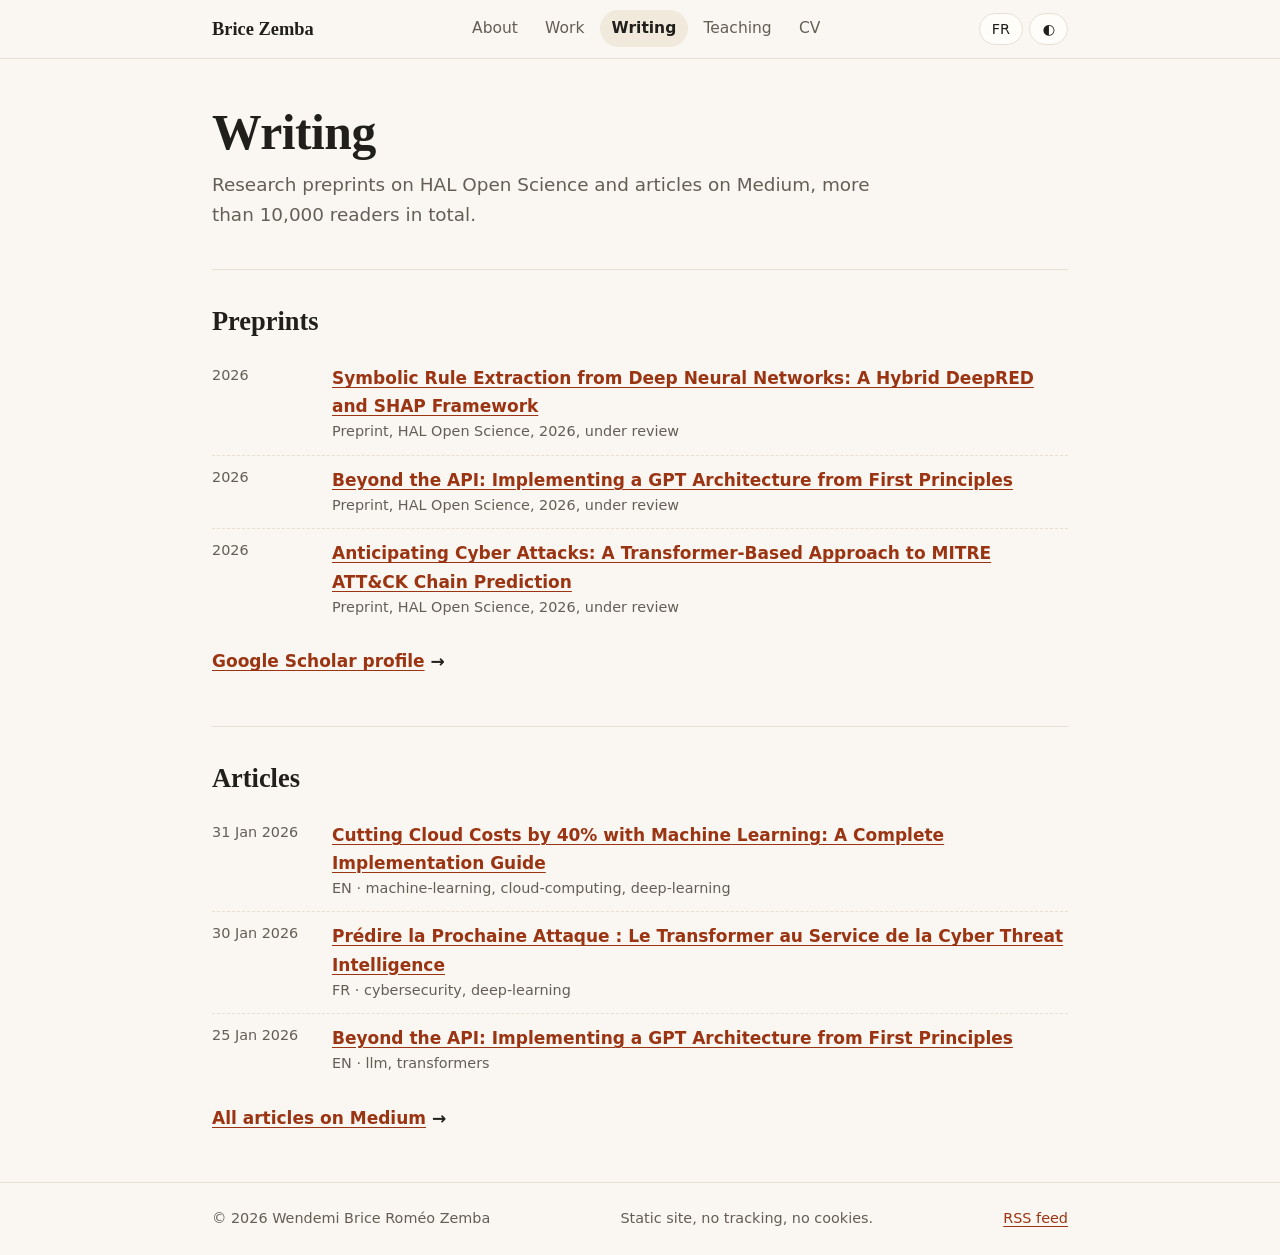
==== blog/index.html @ 13dfedfa "Add personal academic site (EN/FR) with static generator" ====
<!doctype html>
<html lang="en">
<head>
<meta charset="utf-8">
<meta name="viewport" content="width=device-width, initial-scale=1">
<title>Writing | Brice Zemba</title>
<meta name="description" content="Preprints on HAL Open Science and articles on Medium.">
<link rel="canonical" href="https://bricezemba.github.io/blog/">
<link rel="alternate" hreflang="en" href="https://bricezemba.github.io/blog/">
<link rel="alternate" hreflang="fr" href="https://bricezemba.github.io/fr/blog/">
<link rel="alternate" hreflang="x-default" href="https://bricezemba.github.io/blog/">
<link rel="alternate" type="application/rss+xml" title="Brice Zemba" href="/feed.xml">
<meta property="og:type" content="website">
<meta property="og:title" content="Writing | Brice Zemba">
<meta property="og:description" content="Preprints on HAL Open Science and articles on Medium.">
<meta property="og:url" content="https://bricezemba.github.io/blog/">
<meta name="twitter:card" content="summary">
<link rel="icon" href="/assets/favicon.svg" type="image/svg+xml">
<script>try{var t=localStorage.getItem("theme");if(t)document.documentElement.setAttribute("data-theme",t)}catch(e){}</script>
<link rel="stylesheet" href="/assets/style.css">

</head>
<body>
<a class="skip" href="#main">Skip to content</a>
<header class="site-header">
  <div class="wrap bar">
    <a class="brand" href="/">Brice Zemba</a>
    <nav aria-label="Main">
      <ul><li><a href="/#about">About</a></li><li><a href="/projects/">Work</a></li><li><a href="/blog/" aria-current="page">Writing</a></li><li><a href="/teaching-talks/">Teaching</a></li><li><a href="/cv/">CV</a></li></ul>
    </nav>
    <div class="tools">
      <a class="lang" href="/fr/blog/" hreflang="fr" lang="fr" aria-label="Lire en français">FR</a>
      <button id="theme-toggle" type="button" aria-pressed="false" aria-label="Toggle dark mode"><span aria-hidden="true">&#9680;</span></button>
    </div>
  </div>
</header>
<main id="main" class="wrap">

<section class="page-head">
  <h1>Writing</h1>
  <p class="lede">Research preprints on HAL Open Science and articles on Medium, more than 10,000 readers in total.</p>
</section>
<section aria-labelledby="h-pre">
  <h2 id="h-pre">Preprints</h2>
  <ul class="posts"><li class="post"><span class="yr">2026</span><div><a href="https://hal.science/view/index/docid/5495532" target="_blank" rel="noopener noreferrer">Symbolic Rule Extraction from Deep Neural Networks: A Hybrid DeepRED and SHAP Framework</a><p class="meta">Preprint, HAL Open Science, 2026, under review</p></div></li><li class="post"><span class="yr">2026</span><div><a href="https://hal.science/view/index/docid/5481094" target="_blank" rel="noopener noreferrer">Beyond the API: Implementing a GPT Architecture from First Principles</a><p class="meta">Preprint, HAL Open Science, 2026, under review</p></div></li><li class="post"><span class="yr">2026</span><div><a href="https://hal.science/view/index/docid/5485705" target="_blank" rel="noopener noreferrer">Anticipating Cyber Attacks: A Transformer-Based Approach to MITRE ATT&amp;CK Chain Prediction</a><p class="meta">Preprint, HAL Open Science, 2026, under review</p></div></li></ul>
  <p class="more"><a href="https://scholar.google.com/citations?user=OHpJOGkAAAAJ&amp;hl=en" target="_blank" rel="noopener noreferrer">Google Scholar profile</a> &rarr;</p>
</section>
<section aria-labelledby="h-art">
  <h2 id="h-art">Articles</h2>
  <ul class="posts"><li class="post">
  <time datetime="2026-01-31">31 Jan 2026</time>
  <div>
    <a href="https://medium.com/@bricezemba336/cutting-cloud-costs-by-40-with-machine-learning-a-complete-implementation-guide-62f777bad339" target="_blank" rel="noopener noreferrer">Cutting Cloud Costs by 40% with Machine Learning: A Complete Implementation Guide</a>
    <p class="meta">EN · machine-learning, cloud-computing, deep-learning</p>
  </div>
</li><li class="post">
  <time datetime="2026-01-30">30 Jan 2026</time>
  <div>
    <a href="https://medium.com/@bricezemba336/pr%C3%A9dire-la-prochaine-attaque-le-transformer-au-service-de-la-cyber-threat-intelligence-74169aa2ddd7" target="_blank" rel="noopener noreferrer">Prédire la Prochaine Attaque : Le Transformer au Service de la Cyber Threat Intelligence</a>
    <p class="meta">FR · cybersecurity, deep-learning</p>
  </div>
</li><li class="post">
  <time datetime="2026-01-25">25 Jan 2026</time>
  <div>
    <a href="https://medium.com/@bricezemba336/beyond-the-api-implementing-a-gpt-architecture-from-first-principles-e6079962e08d" target="_blank" rel="noopener noreferrer">Beyond the API: Implementing a GPT Architecture from First Principles</a>
    <p class="meta">EN · llm, transformers</p>
  </div>
</li></ul>
  <p class="more"><a href="https://medium.com/@bricezemba336" target="_blank" rel="noopener noreferrer">All articles on Medium</a> &rarr;</p>
</section>
</main>
<footer class="site-footer">
  <div class="wrap foot">
    <span>&copy; 2026 Wendemi Brice Roméo Zemba</span>
    <span>Static site, no tracking, no cookies.</span>
    <span><a href="/feed.xml">RSS feed</a></span>
  </div>
</footer>
<script src="/assets/main.js" defer></script>
</body>
</html>
---- assets/style.css ----
:root{
  --serif:"Iowan Old Style","Palatino Linotype",Palatino,Georgia,"Times New Roman",serif;
  --sans:system-ui,-apple-system,"Segoe UI",Roboto,"Helvetica Neue",Arial,sans-serif;
  --bg:#faf7f2;--surface:#fffdf9;--ink:#211f1c;--muted:#645e55;--line:#e6dfd2;
  --accent:#9a3412;--chip:#f0e9dc;--mono-bg:#9a3412;--mono-ink:#fff;--focus:#1d4ed8;
  --shadow:0 1px 2px rgba(33,31,28,.06),0 10px 28px rgba(33,31,28,.06);
  --radius:14px;color-scheme:light;
}
:root[data-theme="dark"]{
  --bg:#16140f;--surface:#1e1b15;--ink:#ece7dd;--muted:#b0a89a;--line:#2f2a21;
  --accent:#f4a261;--chip:#2a251c;--mono-bg:#c2410c;--mono-ink:#fff;--focus:#93c5fd;
  --shadow:0 1px 2px rgba(0,0,0,.4),0 10px 28px rgba(0,0,0,.35);color-scheme:dark;
}
@media (prefers-color-scheme:dark){
  :root:not([data-theme="light"]){
    --bg:#16140f;--surface:#1e1b15;--ink:#ece7dd;--muted:#b0a89a;--line:#2f2a21;
    --accent:#f4a261;--chip:#2a251c;--mono-bg:#c2410c;--mono-ink:#fff;--focus:#93c5fd;
    --shadow:0 1px 2px rgba(0,0,0,.4),0 10px 28px rgba(0,0,0,.35);color-scheme:dark;
  }
}
*{box-sizing:border-box}
html{scroll-behavior:smooth;-webkit-text-size-adjust:100%}
@media (prefers-reduced-motion:reduce){html{scroll-behavior:auto}}
body{margin:0;background:var(--bg);color:var(--ink);font:1.0625rem/1.65 var(--sans)}
.wrap{max-width:56rem;margin:0 auto;padding:0 1.25rem}
a{color:var(--accent);text-underline-offset:.18em}
a:hover{text-decoration-thickness:2px}
:focus-visible{outline:3px solid var(--focus);outline-offset:2px;border-radius:4px}
.skip{position:absolute;left:-999px;top:0;background:var(--ink);color:var(--bg);padding:.6rem 1rem;z-index:100}
.skip:focus{left:1rem;top:1rem}
h1,h2,h3{font-family:var(--serif);line-height:1.2;margin:0 0 .5rem}
h1{font-size:clamp(2rem,5.5vw,3.1rem);letter-spacing:-.01em}
h2{font-size:1.65rem;margin-bottom:1rem}
h3{font-size:1.1rem}
p{margin:.5rem 0 .9rem}
.meta{color:var(--muted);font-size:.9rem;margin:.25rem 0 0}

.site-header{position:sticky;top:0;z-index:20;background:var(--bg);border-bottom:1px solid var(--line)}
@supports (background:color-mix(in srgb,red,blue)){
  .site-header{background:color-mix(in srgb,var(--bg) 90%,transparent);backdrop-filter:blur(8px)}
}
.bar{display:flex;align-items:center;justify-content:space-between;gap:.75rem 1.25rem;flex-wrap:wrap;padding-top:.65rem;padding-bottom:.65rem}
.brand{font-family:var(--serif);font-weight:700;font-size:1.15rem;color:var(--ink);text-decoration:none}
nav ul{display:flex;flex-wrap:wrap;gap:.2rem;list-style:none;margin:0;padding:0}
nav a{display:block;padding:.35rem .75rem;border-radius:999px;color:var(--muted);text-decoration:none;font-size:.97rem}
nav a:hover{color:var(--ink);background:var(--chip)}
nav a[aria-current="page"]{color:var(--ink);background:var(--chip);font-weight:600}
.tools{display:flex;align-items:center;gap:.4rem}
.lang,#theme-toggle{border:1px solid var(--line);background:var(--surface);color:var(--ink);border-radius:999px;padding:.3rem .75rem;font:inherit;font-size:.9rem;text-decoration:none;cursor:pointer;line-height:1.4}
.lang:hover,#theme-toggle:hover{border-color:var(--accent)}

main{padding-bottom:3rem}
section{padding:2.25rem 0;border-top:1px solid var(--line)}
section:first-child{border-top:0}

.hero{display:grid;grid-template-columns:auto 1fr;gap:1.75rem;align-items:center;padding:3.25rem 0 2.25rem}
.monogram{width:104px;height:104px;border-radius:50%;background:var(--mono-bg);color:var(--mono-ink);display:grid;place-items:center;font:700 2.2rem var(--serif);letter-spacing:.02em;box-shadow:var(--shadow)}
.role{margin:0 0 .35rem;color:var(--accent);font-weight:600;font-size:.95rem;letter-spacing:.02em}
.tagline{font-size:1.2rem;color:var(--muted);max-width:40rem;margin:.75rem 0 1rem}
.pills{display:flex;flex-wrap:wrap;gap:.5rem;list-style:none;margin:0 0 1.1rem;padding:0}
.pill{display:inline-block;border:1px solid var(--line);border-radius:999px;padding:.25rem .85rem;background:var(--surface);color:var(--ink);text-decoration:none;font-size:.93rem}
.pill:hover{border-color:var(--accent);color:var(--accent)}
.cta{display:flex;gap:.6rem;flex-wrap:wrap;margin:0}
.btn{display:inline-block;padding:.55rem 1.1rem;border-radius:10px;border:1px solid var(--line);background:var(--surface);color:var(--ink);text-decoration:none;font:inherit;font-weight:600;cursor:pointer}
.btn:hover{border-color:var(--accent)}
.btn.primary{background:var(--accent);border-color:var(--accent);color:var(--bg)}
.btn.primary:hover{filter:brightness(1.08)}

.news,.posts,.plain,.awards,.bullets{margin:0;padding:0;list-style:none}
.news li{display:grid;grid-template-columns:6.5rem 1fr;gap:1rem;padding:.5rem 0}
.news li+li,.posts li+li{border-top:1px dashed var(--line)}
time,.yr{color:var(--muted);font-size:.9rem;font-variant-numeric:tabular-nums}
.post{display:grid;grid-template-columns:6.5rem 1fr;gap:1rem;padding:.65rem 0}
.post p{margin:0}
.post a{font-weight:600}
.sub{margin-top:1.4rem;font-size:1rem;color:var(--muted);font-family:var(--sans);text-transform:uppercase;letter-spacing:.06em;font-size:.82rem}
.chips{display:flex;flex-wrap:wrap;gap:.4rem;list-style:none;margin:.25rem 0 .6rem;padding:0}
.chips li{background:var(--chip);border-radius:999px;padding:.12rem .7rem;font-size:.82rem;color:var(--ink)}

.entry{display:grid;grid-template-columns:9.5rem 1fr;gap:.25rem 1.5rem;padding:1rem 0}
.entry+.entry{border-top:1px dashed var(--line)}
.when{color:var(--muted);font-size:.92rem;padding-top:.15rem}
.entry h3{margin:0}
.org{margin:.1rem 0 .4rem;color:var(--muted);font-style:italic}
.bullets{padding-left:1.1rem;list-style:disc}
.bullets li{margin:.3rem 0}
.entry p:last-child{margin-bottom:0}

.cards{display:grid;grid-template-columns:repeat(auto-fit,minmax(min(100%,22rem),1fr));gap:1.1rem}
.cards.one{grid-template-columns:1fr}
.card{background:var(--surface);border:1px solid var(--line);border-radius:var(--radius);padding:1.15rem 1.25rem;box-shadow:var(--shadow);display:flex;flex-direction:column}
.card h3{font-size:1.15rem}
.card p{margin:.3rem 0}
.card .links{margin-top:auto;padding-top:.5rem;font-weight:600}
.more{margin-top:1.1rem;font-weight:600}
.two{display:grid;grid-template-columns:1fr 1fr;gap:2rem}
.two h3{margin-bottom:.6rem}
.awards li{display:grid;grid-template-columns:3.5rem 1fr;gap:.75rem;padding:.4rem 0}
.plain li{padding:.3rem 0}
.skills li{padding:.35rem 0}

.page-head{padding:2.75rem 0 1.5rem}
.lede{font-size:1.15rem;color:var(--muted);max-width:42rem}
.cv-head{display:flex;justify-content:space-between;gap:1rem;flex-wrap:wrap;align-items:flex-start}
.site-footer{border-top:1px solid var(--line);padding:1.5rem 0;color:var(--muted);font-size:.9rem}
.foot{display:flex;justify-content:space-between;gap:.5rem 1.5rem;flex-wrap:wrap}

@media (max-width:680px){
  .hero{grid-template-columns:1fr;gap:1rem;padding-top:2rem}
  .monogram{width:80px;height:80px;font-size:1.7rem}
  .entry,.news li,.post{grid-template-columns:1fr;gap:.1rem}
  .two{grid-template-columns:1fr;gap:1.25rem}
  .bar{justify-content:flex-start}
  .site-header{position:static}
}
@media print{
  :root,:root[data-theme="dark"]{--bg:#fff;--surface:#fff;--ink:#000;--muted:#333;--line:#bbb;--accent:#000;--chip:#eee;color-scheme:light}
  body{font-size:10.5pt;line-height:1.45}
  .site-header,.site-footer,.skip,.noprint,.cta{display:none!important}
  .wrap{max-width:none;padding:0}
  section{padding:.9rem 0;break-inside:avoid-page}
  .entry,.card{break-inside:avoid}
  .card{box-shadow:none}
  a{color:#000;text-decoration:none}
}
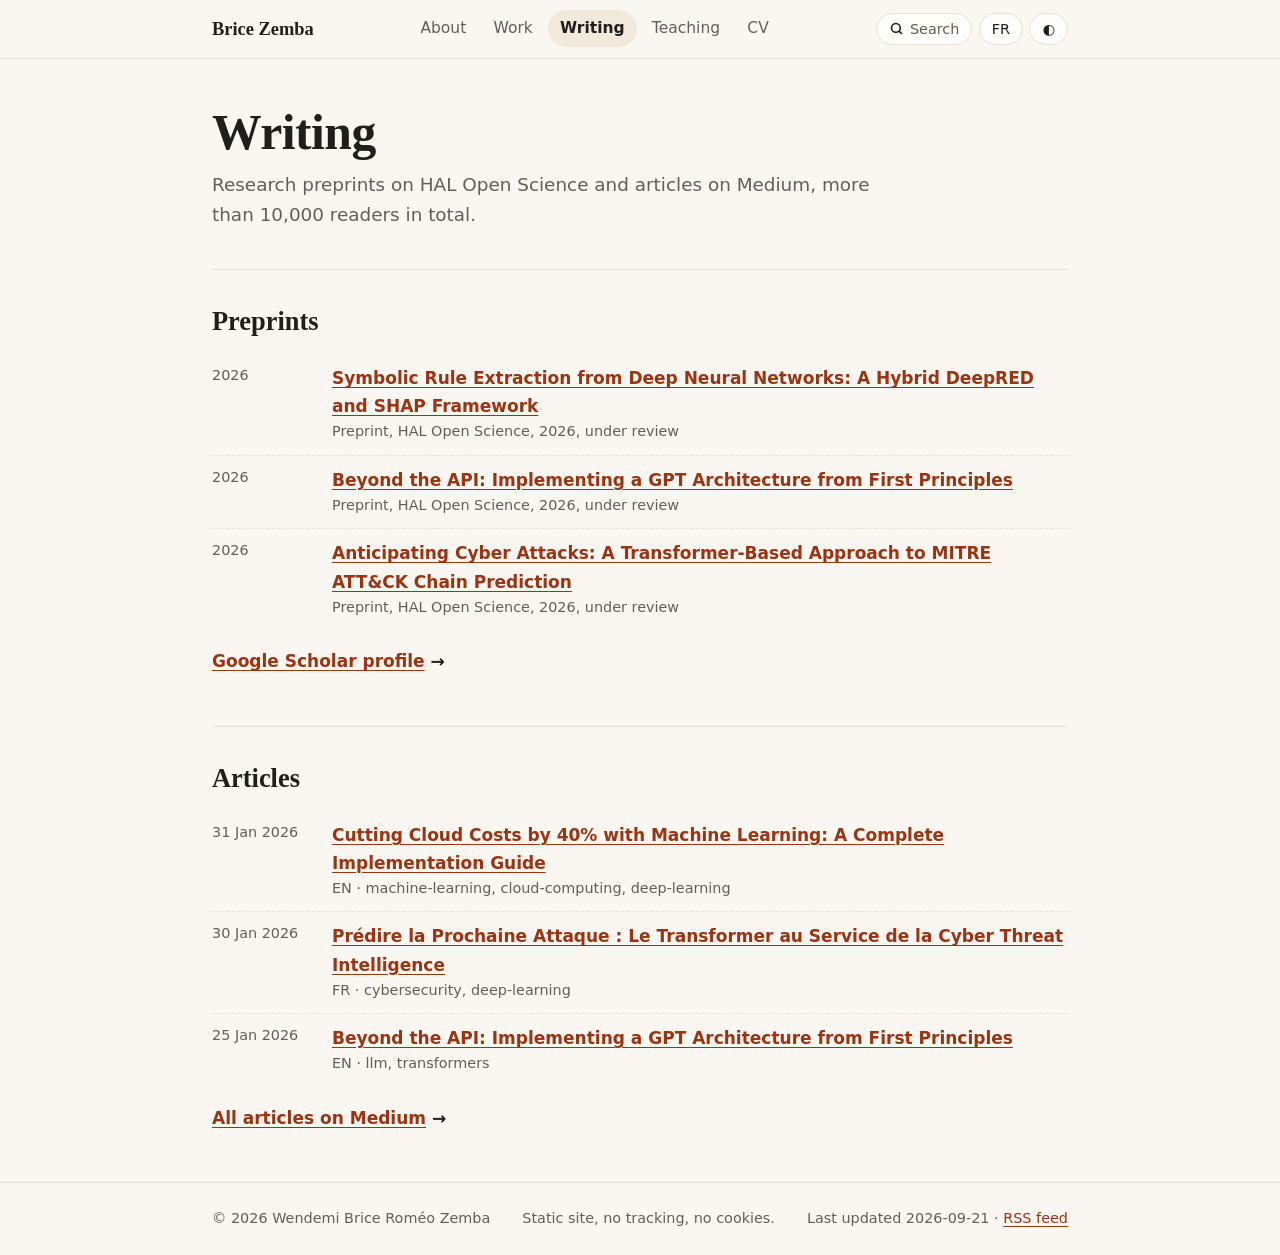
==== commit 2240453e: "Add research map, project filters, command palette, negative results, key numbers and a profile phot" ====
--- a/blog/index.html
+++ b/blog/index.html
@@ -29,6 +29,7 @@
       <ul><li><a href="/#about">About</a></li><li><a href="/projects/">Work</a></li><li><a href="/blog/" aria-current="page">Writing</a></li><li><a href="/teaching-talks/">Teaching</a></li><li><a href="/cv/">CV</a></li></ul>
     </nav>
     <div class="tools">
+      <button id="palette-open" class="lang" type="button" hidden aria-label="Search (Ctrl+K)"><svg width="15" height="15" viewBox="0 0 24 24" fill="none" stroke="currentColor" stroke-width="2.6" stroke-linecap="round" aria-hidden="true"><circle cx="11" cy="11" r="7"/><path d="M20 20l-3.5-3.5"/></svg><span class="k">Search</span></button>
       <a class="lang" href="/fr/blog/" hreflang="fr" lang="fr" aria-label="Lire en français">FR</a>
       <button id="theme-toggle" type="button" aria-pressed="false" aria-label="Toggle dark mode"><span aria-hidden="true">&#9680;</span></button>
     </div>
@@ -73,9 +74,17 @@
   <div class="wrap foot">
     <span>&copy; 2026 Wendemi Brice Roméo Zemba</span>
     <span>Static site, no tracking, no cookies.</span>
-    <span><a href="/feed.xml">RSS feed</a></span>
+    <span>Last updated 2026-09-21 · <a href="/feed.xml">RSS feed</a></span>
   </div>
 </footer>
+<dialog id="palette" aria-label="Command palette" data-none="No result">
+  <div class="pal-box">
+    <input id="palette-input" type="text" role="combobox" aria-expanded="true" aria-controls="palette-list" aria-autocomplete="list" placeholder="Search pages, projects, links" autocomplete="off" spellcheck="false">
+    <ul id="palette-list" role="listbox"></ul>
+    <p class="pal-hint">Up and down to move, Enter to open, Esc to close</p>
+  </div>
+</dialog>
+<script type="application/json" id="palette-data">[{"g":"Pages","l":"Home","u":"/","k":""},{"g":"Pages","l":"Work","u":"/projects/","k":""},{"g":"Pages","l":"Writing","u":"/blog/","k":""},{"g":"Pages","l":"Teaching","u":"/teaching-talks/","k":""},{"g":"Pages","l":"CV","u":"/cv/","k":"resume curriculum"},{"g":"Sections","l":"News","u":"/#news","k":""},{"g":"Sections","l":"About me","u":"/#about","k":""},{"g":"Sections","l":"Research map","u":"/#map","k":""},{"g":"Sections","l":"Education","u":"/#education","k":""},{"g":"Sections","l":"Experience","u":"/#experience","k":""},{"g":"Sections","l":"Selected work","u":"/#work","k":""},{"g":"Sections","l":"Negative results","u":"/#negatives","k":""},{"g":"Sections","l":"Awards and certifications","u":"/#awards","k":""},{"g":"Sections","l":"Latest writing","u":"/#posts","k":""},{"g":"Projects","l":"Early detection of Fusarium in maize from satellite time series","u":"/projects/#thesis-fusarium","k":"Fusarium thesis Remote sensing Evaluation"},{"g":"Projects","l":"Energy-aware resource allocation for O-RAN with reinforcement learning","u":"/projects/#oran-rl","k":"O-RAN RL Reinforcement learning Wireless networks"},{"g":"Projects","l":"Decentralised multi-agent coordination with graph neural networks","u":"/projects/#gnn-agents","k":"GNN agents Multi-agent systems Graph neural networks"},{"g":"Projects","l":"A GPT from first principles, with knowledge-graph RAG","u":"/projects/#gpt-scratch","k":"GPT from scratch LLMs Retrieval-augmented generation"},{"g":"Projects","l":"Symbolic rule extraction with DeepRED and SHAP","u":"/projects/#deepred-shap","k":"DeepRED + SHAP Interpretability"},{"g":"Projects","l":"Anticipating cyber attacks with a Transformer","u":"/projects/#attack-chains","k":"ATT&CK Transformer Cybersecurity Sequence models"},{"g":"Projects","l":"Red-teaming LLMs in African languages (Zindi Trust and Safety challenge)","u":"/projects/#zindi-redteam","k":"LLM red-teaming AI safety Red-teaming"},{"g":"Links","l":"GitHub","u":"https://github.com/BriceZemba","k":"code repositories","x":1},{"g":"Links","l":"LinkedIn","u":"https://linkedin.com/in/wendemi-brice-romeo-zemba/","k":"","x":1},{"g":"Links","l":"Google Scholar","u":"https://scholar.google.com/citations?user=OHpJOGkAAAAJ&hl=en","k":"publications citations","x":1},{"g":"Links","l":"Medium","u":"https://medium.com/@bricezemba336","k":"articles blog","x":1},{"g":"Links","l":"Email","u":"mailto:bricezemba336@gmail.com","k":"contact mail"},{"g":"Actions","l":"Toggle dark mode","a":"theme","k":"dark light theme mode sombre clair"},{"g":"Actions","l":"Read in French","u":"/fr/blog/","k":"language langue francais english"}]</script>
 <script src="/assets/main.js" defer></script>
 </body>
 </html>
--- a/assets/style.css
+++ b/assets/style.css
@@ -19,8 +19,9 @@
   }
 }
 *{box-sizing:border-box}
-html{scroll-behavior:smooth;-webkit-text-size-adjust:100%}
-@media (prefers-reduced-motion:reduce){html{scroll-behavior:auto}}
+[hidden]{display:none!important}
+html{scroll-behavior:smooth;-webkit-text-size-adjust:100%;scroll-padding-top:5rem}
+@media (prefers-reduced-motion:reduce){html{scroll-behavior:auto}*{transition:none!important}}
 body{margin:0;background:var(--bg);color:var(--ink);font:1.0625rem/1.65 var(--sans)}
 .wrap{max-width:56rem;margin:0 auto;padding:0 1.25rem}
 a{color:var(--accent);text-underline-offset:.18em}
@@ -48,6 +49,8 @@
 .tools{display:flex;align-items:center;gap:.4rem}
 .lang,#theme-toggle{border:1px solid var(--line);background:var(--surface);color:var(--ink);border-radius:999px;padding:.3rem .75rem;font:inherit;font-size:.9rem;text-decoration:none;cursor:pointer;line-height:1.4}
 .lang:hover,#theme-toggle:hover{border-color:var(--accent)}
+#palette-open{display:inline-flex;align-items:center;gap:.4rem}
+#palette-open .k{color:var(--muted)}
 
 main{padding-bottom:3rem}
 section{padding:2.25rem 0;border-top:1px solid var(--line)}
@@ -55,6 +58,8 @@
 
 .hero{display:grid;grid-template-columns:auto 1fr;gap:1.75rem;align-items:center;padding:3.25rem 0 2.25rem}
 .monogram{width:104px;height:104px;border-radius:50%;background:var(--mono-bg);color:var(--mono-ink);display:grid;place-items:center;font:700 2.2rem var(--serif);letter-spacing:.02em;box-shadow:var(--shadow)}
+.photo{width:120px;height:120px;border-radius:50%;object-fit:cover;border:3px solid var(--accent);box-shadow:var(--shadow);background:var(--chip)}
+.hero-visual{display:grid;place-items:center}
 .role{margin:0 0 .35rem;color:var(--accent);font-weight:600;font-size:.95rem;letter-spacing:.02em}
 .tagline{font-size:1.2rem;color:var(--muted);max-width:40rem;margin:.75rem 0 1rem}
 .pills{display:flex;flex-wrap:wrap;gap:.5rem;list-style:none;margin:0 0 1.1rem;padding:0}
@@ -66,6 +71,12 @@
 .btn.primary{background:var(--accent);border-color:var(--accent);color:var(--bg)}
 .btn.primary:hover{filter:brightness(1.08)}
 
+.stats{padding:0 0 2rem;border-top:0}
+.stats ul{list-style:none;margin:0;padding:0;display:grid;grid-template-columns:repeat(4,1fr);gap:.75rem}
+.stats li{background:var(--surface);border:1px solid var(--line);border-radius:var(--radius);padding:.85rem 1rem;box-shadow:var(--shadow)}
+.stats strong{display:block;font:700 1.8rem/1.1 var(--serif);color:var(--accent);font-variant-numeric:tabular-nums}
+.stats span{display:block;color:var(--muted);font-size:.88rem;line-height:1.35;margin-top:.25rem}
+
 .news,.posts,.plain,.awards,.bullets{margin:0;padding:0;list-style:none}
 .news li{display:grid;grid-template-columns:6.5rem 1fr;gap:1rem;padding:.5rem 0}
 .news li+li,.posts li+li{border-top:1px dashed var(--line)}
@@ -73,7 +84,7 @@
 .post{display:grid;grid-template-columns:6.5rem 1fr;gap:1rem;padding:.65rem 0}
 .post p{margin:0}
 .post a{font-weight:600}
-.sub{margin-top:1.4rem;font-size:1rem;color:var(--muted);font-family:var(--sans);text-transform:uppercase;letter-spacing:.06em;font-size:.82rem}
+.sub{margin-top:1.4rem;font-family:var(--sans);text-transform:uppercase;letter-spacing:.06em;font-size:.82rem;color:var(--muted)}
 .chips{display:flex;flex-wrap:wrap;gap:.4rem;list-style:none;margin:.25rem 0 .6rem;padding:0}
 .chips li{background:var(--chip);border-radius:999px;padding:.12rem .7rem;font-size:.82rem;color:var(--ink)}
 
@@ -89,6 +100,7 @@
 .cards{display:grid;grid-template-columns:repeat(auto-fit,minmax(min(100%,22rem),1fr));gap:1.1rem}
 .cards.one{grid-template-columns:1fr}
 .card{background:var(--surface);border:1px solid var(--line);border-radius:var(--radius);padding:1.15rem 1.25rem;box-shadow:var(--shadow);display:flex;flex-direction:column}
+.card:target{outline:2px solid var(--accent);outline-offset:3px}
 .card h3{font-size:1.15rem}
 .card p{margin:.3rem 0}
 .card .links{margin-top:auto;padding-top:.5rem;font-weight:600}
@@ -99,24 +111,71 @@
 .plain li{padding:.3rem 0}
 .skills li{padding:.35rem 0}
 
+.lede.small{font-size:1rem;margin-top:0}
+.map-wrap{overflow-x:auto;border:1px solid var(--line);border-radius:var(--radius);background:var(--surface);box-shadow:var(--shadow)}
+.graph{display:block;width:100%;min-width:560px;height:auto}
+.graph .node{cursor:pointer;outline:none}
+.graph .node:focus-visible circle{stroke:var(--focus);stroke-width:4}
+.graph .edge{stroke:var(--line);stroke-width:1.6;transition:stroke .2s,opacity .2s}
+.graph .theme circle{fill:var(--accent);transition:transform .2s}
+.graph .tcount{fill:var(--bg);font:700 15px var(--sans);text-anchor:middle;dominant-baseline:central}
+.graph .tlabel{fill:var(--ink);font:600 13.5px var(--sans);text-anchor:middle;paint-order:stroke;stroke:var(--surface);stroke-width:5px;stroke-linejoin:round}
+.graph .proj circle{fill:var(--surface);stroke:var(--accent);stroke-width:2.5}
+.graph .plabel{fill:var(--ink);font:600 12px var(--sans);opacity:0;paint-order:stroke;stroke:var(--surface);stroke-width:5px;stroke-linejoin:round;pointer-events:none;transition:opacity .15s}
+.graph .proj:hover .plabel,.graph .proj:focus .plabel,.graph .proj.is-related .plabel{opacity:1}
+.graph .proj:hover circle,.graph .proj:focus circle{fill:var(--accent)}
+.graph.has-active .node{opacity:.28}
+.graph.has-active .node.is-related{opacity:1}
+.graph.has-active .edge{opacity:.15}
+.graph.has-active .edge.is-related{opacity:1;stroke:var(--accent)}
+.map-caption{min-height:3.2em;color:var(--muted);font-size:.95rem;margin:.75rem 0 0}
+
+.neg{list-style:none;margin:0;padding:0;counter-reset:n;display:grid;gap:1rem}
+.neg li{counter-increment:n;background:var(--surface);border:1px solid var(--line);border-left:4px solid var(--accent);border-radius:var(--radius);padding:1rem 1.25rem 1rem 1.25rem}
+.neg h3{margin:0 0 .3rem}
+.neg h3::before{content:counter(n) ".";color:var(--accent);margin-right:.45rem}
+.neg p{margin:.3rem 0}
+.neg .lesson{color:var(--muted)}
+.neg .lesson strong{color:var(--ink)}
+
+.filters{display:flex;flex-wrap:wrap;gap:.45rem;margin-top:1rem}
+.filters button{border:1px solid var(--line);background:var(--surface);color:var(--ink);border-radius:999px;padding:.3rem .9rem;font:inherit;font-size:.92rem;cursor:pointer}
+.filters button:hover{border-color:var(--accent)}
+.filters button[aria-pressed="true"]{background:var(--accent);border-color:var(--accent);color:var(--bg);font-weight:600}
+.nomatch{color:var(--muted)}
+
 .page-head{padding:2.75rem 0 1.5rem}
 .lede{font-size:1.15rem;color:var(--muted);max-width:42rem}
 .cv-head{display:flex;justify-content:space-between;gap:1rem;flex-wrap:wrap;align-items:flex-start}
 .site-footer{border-top:1px solid var(--line);padding:1.5rem 0;color:var(--muted);font-size:.9rem}
 .foot{display:flex;justify-content:space-between;gap:.5rem 1.5rem;flex-wrap:wrap}
 
+dialog#palette{border:1px solid var(--line);border-radius:16px;background:var(--surface);color:var(--ink);padding:0;width:min(34rem,calc(100vw - 2rem));box-shadow:0 24px 70px rgba(0,0,0,.35);margin:12vh auto auto}
+dialog#palette::backdrop{background:rgba(20,18,14,.55);backdrop-filter:blur(2px)}
+.pal-box{padding:.75rem}
+#palette-input{width:100%;border:1px solid var(--line);background:var(--bg);color:var(--ink);border-radius:10px;padding:.65rem .85rem;font:inherit}
+#palette-list{list-style:none;margin:.5rem 0 0;padding:0;max-height:min(50vh,24rem);overflow:auto}
+.pal-group{padding:.55rem .6rem .2rem;font-size:.75rem;text-transform:uppercase;letter-spacing:.07em;color:var(--muted)}
+.pal-item,.pal-none{padding:.5rem .65rem;border-radius:8px;cursor:pointer}
+.pal-none{color:var(--muted);cursor:default}
+.pal-item.active{background:var(--accent);color:var(--bg)}
+.pal-hint{margin:.6rem .3rem 0;font-size:.8rem;color:var(--muted)}
+
 @media (max-width:680px){
   .hero{grid-template-columns:1fr;gap:1rem;padding-top:2rem}
   .monogram{width:80px;height:80px;font-size:1.7rem}
+  .photo{width:96px;height:96px}
   .entry,.news li,.post{grid-template-columns:1fr;gap:.1rem}
   .two{grid-template-columns:1fr;gap:1.25rem}
+  .stats ul{grid-template-columns:1fr 1fr}
   .bar{justify-content:flex-start}
   .site-header{position:static}
+  #palette-open .k{display:none}
 }
 @media print{
   :root,:root[data-theme="dark"]{--bg:#fff;--surface:#fff;--ink:#000;--muted:#333;--line:#bbb;--accent:#000;--chip:#eee;color-scheme:light}
   body{font-size:10.5pt;line-height:1.45}
-  .site-header,.site-footer,.skip,.noprint,.cta{display:none!important}
+  .site-header,.site-footer,.skip,.noprint,.cta,dialog,.stats,#map,.filters{display:none!important}
   .wrap{max-width:none;padding:0}
   section{padding:.9rem 0;break-inside:avoid-page}
   .entry,.card{break-inside:avoid}
